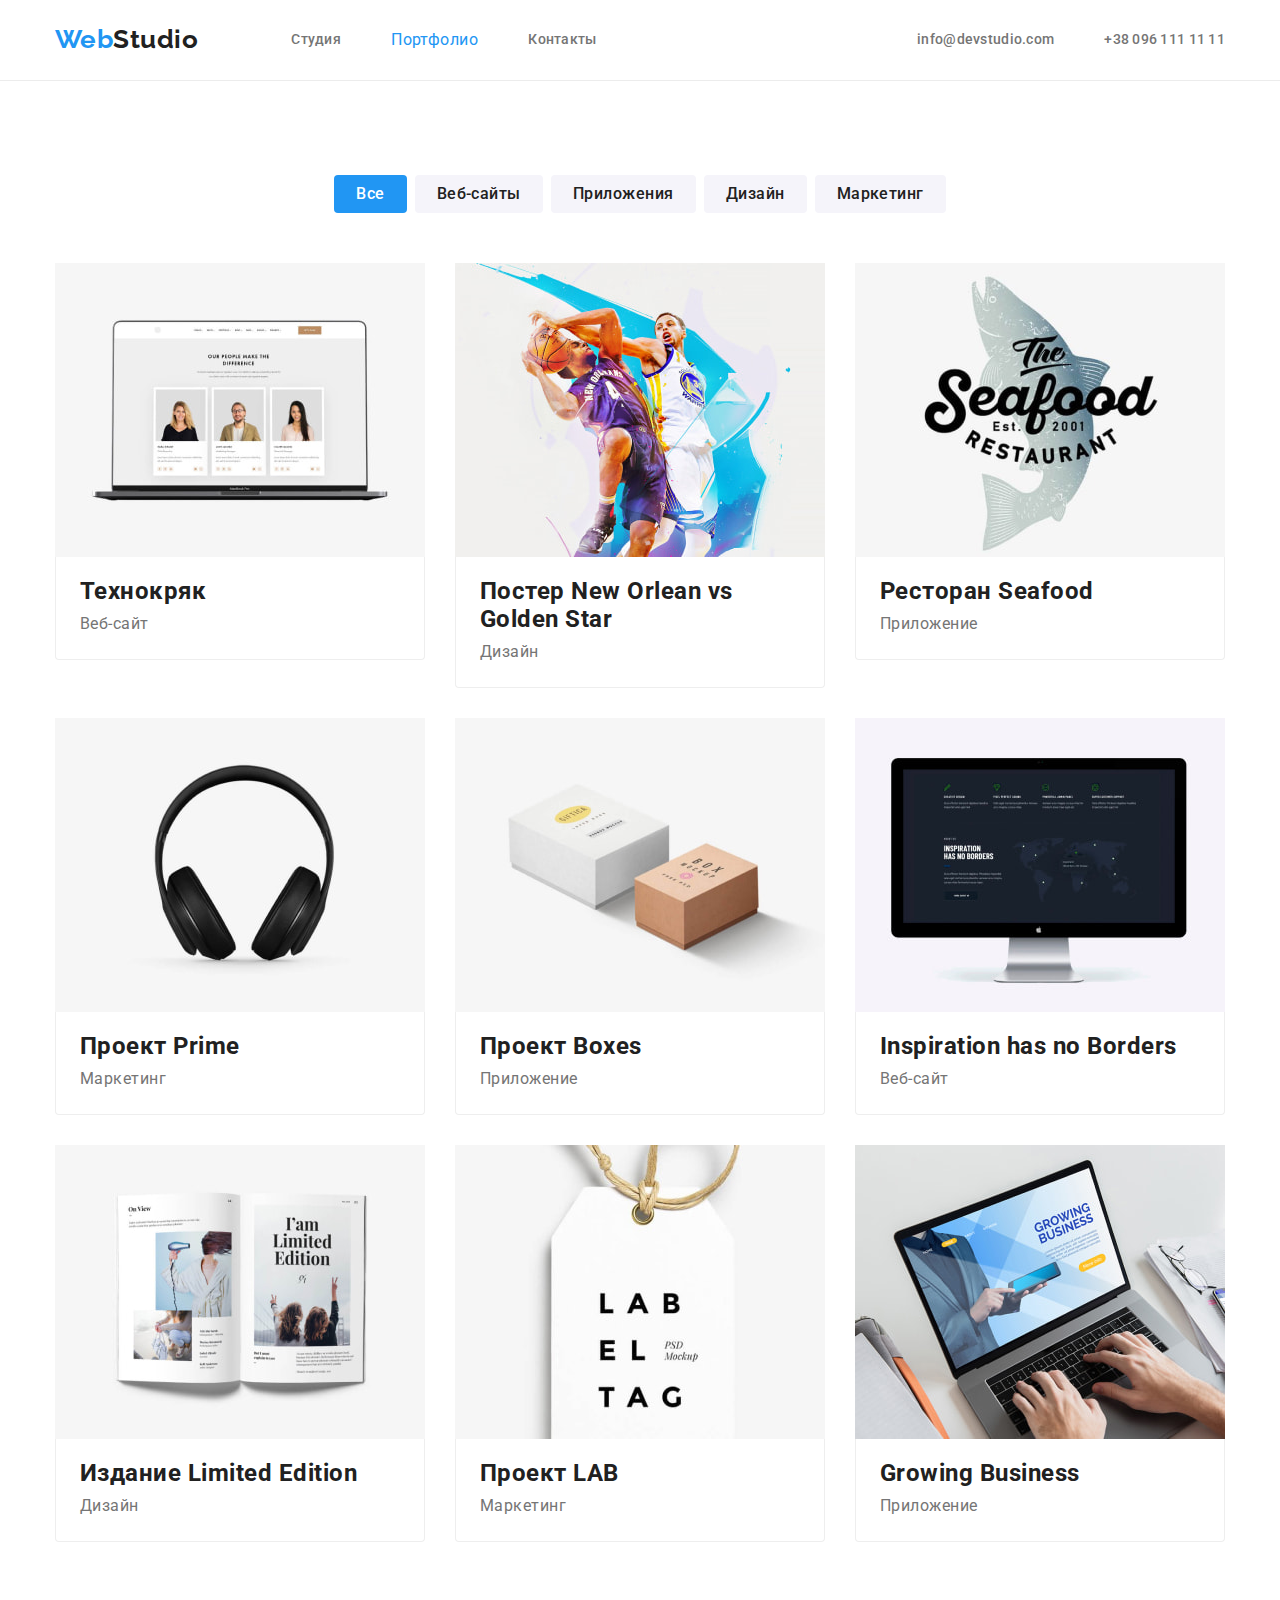
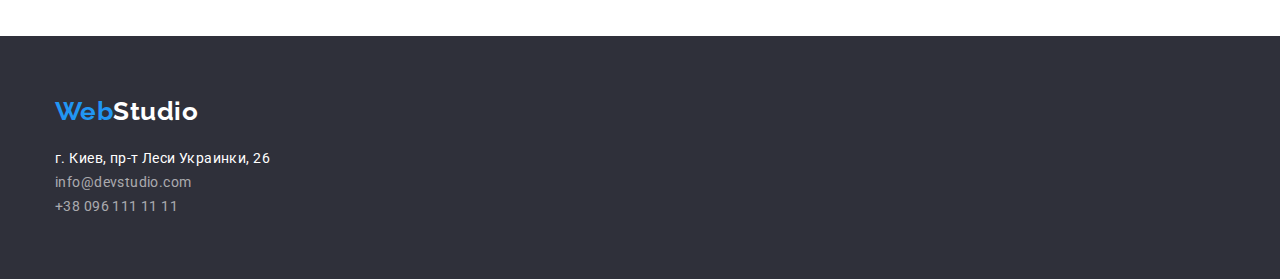
==== portfolio.html @ bef168d3 "Initial commit" ====
<!DOCTYPE html>
<html lang="ru">
  <head>
    <meta charset="UTF-8" />
    <meta http-equiv="X-UA-Compatible" content="IE=edge" />
    <meta name="viewport" content="width=device-width, initial-scale=1.0" />
    <title>Portfolio</title>
    <link rel="preconnect" href="https://fonts.googleapis.com" />
    <link rel="preconnect" href="https://fonts.gstatic.com" crossorigin />
    <link
      href="https://fonts.googleapis.com/css2?family=Raleway:wght@700&family=Roboto:wght@400;500;700;900&display=swap"
      rel="stylesheet"
    />
    <link rel="stylesheet" href="./css/styles.css" />
  </head>
  <body>
    <header class="header">
      <div class="container nav">
        <nav class="navigation">
          <a class="logo-link" lang="en" href="./index.html"
            >Web<span class="logo-accent">Studio</span></a
          >
          <ul class="header-list">
            <li class="header-item">
              <a class="header-studio-link" href="./index.html">Студия</a>
            </li>
            <li class="header-item"><a class="header-portfolio-link-accent" href="#">Портфолио</a></li>
            <li class="header-item"><a class="header-contacts-link" href="#">Контакты</a></li>
          </ul>
        </nav>
        <ul class="header-contacts-list">
          <li class="header-contacts-item">
            <a class="header-mail" href="mailto:info@devstudio.com">info@devstudio.com</a>
          </li>
          <li class="header-contacts-item">
            <a class="header-tel" href="tel:380961111111">+38 096 111 11 11</a>
          </li>
        </ul>
      </div>
    </header>
    <!-- Main content -->
    <main class="portfolio-content">
      <section class="section">
        <div class="container portfolio-сontainer">
          <h1 class="visually-hidden">Портфолио</h1>
          <ul class="portfolio-list-buttons">
            <li class="filter-item">
              <button class="accent-filter-button" type="button">Все</button>
            </li>
            <li class="filter-item">
              <button class="filter-button" type="button">Веб-сайты</button>
            </li>
            <li class="filter-item">
              <button class="filter-button" type="button">Приложения</button>
            </li>
            <li class="filter-item">
              <button class="filter-button" type="button">Дизайн</button>
            </li>
            <li class="filter-item">
              <button class="filter-button" type="button">Маркетинг</button>
            </li>
          </ul>
          <ul class="portfolio">
            <li class="portfolio-item">
              <img
                class="portfolio-item-img"
                src="./images/img/works presentation/img.jpg"
                alt="интернет-магазин"
                width="370"
                height="294"
              />
              <div class="port-title">
                <h2 class="porfolio-title">Технокряк</h2>
                <p class="portfolio-text">Веб-сайт</p>
              </div>
            </li>
            <li class="portfolio-item">
              <img
                class="portfolio-item-img"
                src="./images/img/works presentation/img (1).jpg"
                alt="Постер баскетбольных команд"
                width="370"
                height="294"
              />
              <div class="port-title">
                <h2 class="porfolio-title">Постер New Orlean vs Golden Star</h2>
                <p class="portfolio-text">Дизайн</p>
              </div>
            </li>
            <li class="portfolio-item">
              <img
                class="portfolio-item-img"
                src="./images/img/works presentation/img (2).jpg"
                alt="Ресторан морской кухни"
                width="370"
                height="294"
              />
              <div class="port-title">
                <h2 class="porfolio-title">Ресторан Seafood</h2>
                <p class="portfolio-text">Приложениe</p>
              </div>
            </li>
            <li class="portfolio-item">
              <img
                class="portfolio-item-img"
                src="./images/img/works presentation/img (3).jpg"
                alt="Наушники"
                width="370"
                height="294"
              />
              <div class="port-title">
                <h2 class="porfolio-title">Проект Prime</h2>
                <p class="portfolio-text">Маркетинг</p>
              </div>
            </li>
            <li class="portfolio-item">
              <img
                class="portfolio-item-img"
                src="./images/img/works presentation/img (4).jpg"
                alt="приложение проект boxes"
                width="370"
                height="294"
              />
              <div class="port-title">
                <h2 class="porfolio-title">Проект Boxes</h2>
                <p class="portfolio-text">Приложениe</p>
              </div>
            </li>
            <li class="portfolio-item">
              <img
                class="portfolio-item-img"
                src="./images/img/works presentation/img (5).jpg"
                alt="Веб-сайт"
                width="370"
                height="294"
              />
              <div class="port-title">
                <h2 class="porfolio-title">Inspiration has no Borders</h2>
                <p class="portfolio-text">Веб-сайт</p>
              </div>
            </li>
            <li class="portfolio-item">
              <img
                class="portfolio-item-img"
                src="./images/img/works presentation/img (6).jpg"
                alt="Издание книг"
                width="370"
                height="294"
              />
              <div class="port-title">
                <h2 class="porfolio-title">Издание Limited Edition</h2>
                <p class="portfolio-text">Дизайн</p>
              </div>
            </li>
            <li class="portfolio-item">
              <img
                class="portfolio-item-img"
                src="./images/img/works presentation/img (7).jpg"
                alt="проект лабораторий"
                width="370"
                height="294"
              />
              <div class="port-title">
                <h2 class="porfolio-title">Проект LAB</h2>
                <p class="portfolio-text">Маркетинг</p>
              </div>
            </li>
            <li class="portfolio-item">
              <img
                class="portfolio-item-img"
                src="./images/img/works presentation/img (8).jpg"
                alt="приложение для бизнеса"
                width="370"
                height="294"
              />
              <div class="port-title">
                <h2 class="porfolio-title">Growing Business</h2>
                <p class="portfolio-text">Приложение</p>
              </div>
            </li>
          </ul>
        </div>
      </section>
    </main>
     <footer class="footer">
        <div class="container">
            <div class="footer-contacts">
            <a class="footer-logo-link" lang="en" href="./index.html">Web<span class="logo-color">Studio</span></a>
        <address class="footer-address">
                <ul class="footer-list">
                    <li class="footer-item"><a class="footer-address" href="https://www.google.com.ua/maps/place/%D0%B1%D1%83%D0%BB.+%D0%9B%D0%B5%D1%81%D0%B8+%D0%A3%D0%BA%D1%80%D0%B0%D0%B8%D0%BD%D0%BA%D0%B8,+26,+%D0%9A%D0%B8%D0%B5%D0%B2,+02000/@50.4265336,30.5391,18.04z/data=!4m5!3m4!1s0x40d4cf0e033ecbe9:0x57a4dffefec77da0!8m2!3d50.4265807!4d30.5383858?hl=ru"
                ></a>г. Киев, пр-т Леси Украинки, 26</li>
                    <li class="footer-item"><a class="footer-mail" href="mailto:info@devstudio.com">info@devstudio.com</a></li>
                    <li class="footer-item"><a class="footer-tel" href="tel:380961111111">+38 096 111 11 11</a></li>
                </ul>
            </div>
        </address>
        </div>
    </footer>
  </body>
</html>
---- css/styles.css ----
html {
  box-sizing: border-box;
}
*,
*::before,
*::after {
  box-sizing: inherit;
}

:root {
  --main-text-color: #757575;
  --title-color: #212121;
  --hero-color: #ffffff;
  --accent-color: #2196f3;
  --border-color: #ececec;
  --footer-color: #2f303a;
}

/* Tag's selectors */

img {
  display: block;
  max-width: 100%;
  height: auto;
}
a {
  text-decoration-line: none;
}
ul {
  list-style: none;
  padding-left: 0;
}
h1,
h2,
h3,
p,
ul {
  margin-top: 0;
  margin-bottom: 0;
}

body {
  margin: 0;
  font-family: 'Roboto', sans-serif;
  font-style: normal;
  font-weight: 400;
  color: var(--title-color);
  letter-spacing: 0.03em;
}

/* Main container */

.container {
  width: 1200px;
  padding-left: 15px;
  padding-right: 15px;
  margin-left: auto;
  margin-right: auto;
}

/* Header page */
.header {
  border-bottom: 1px solid #ececec;
}
.navigation,
.logo-link,
.header-list,
.header-contacts-list {
  display: flex;
  align-items: center;
}
.nav {
  display: flex;
}
.header-list .header-item,
.header-contacts-list .header-contacts-item {
  margin-right: 50px;
}
.header-list .header-item:last-child {
  margin-right: 0;
}

.header-contacts-list .header-contacts-item:last-child {
  margin-right: 0;
}

.header-contacts-list {
  margin-left: auto;
}

.logo-link {
  margin-right: 93px;
  padding-top: 24px;
  padding-bottom: 25px;
}
.logo-link,
.footer-logo-link {
  font-family: 'Raleway';
  font-style: normal;
  font-weight: 700;
  font-size: 26px;
  line-height: 1.19;
  color: var(--accent-color);
}
.logo-accent,
.logo-color {
  color: var(--title-color);
}
.header-studio-link,
.header-portfolio-link,
.header-contacts-link,
.header-mail,
.header-tel {
  display: flex;
  padding-top: 32px;
  padding-bottom: 32px;
  font-weight: 500;
  font-size: 14px;
  line-height: 1.14;
  letter-spacing: 0.02em;
  color: var(--main-text-color);
}
/* .header-studio-link {
  margin-right: 50px;
}
.header-portfolio-link {
  margin-right: 50px;
  color: var(--title-color);
}
.header-contacts-link {
  margin-right: 331px;
  color: var(--title-color);
} */

/* .header-list .header-item,
.header-contacts-list .header-contacts-item:last-child {
  margin-right: 0;
} */
.header-list .header-item:last-child {
  margin-left: auto;
}
.header-studio-link:hover,
.header-studio-link:focus {
  color: var(--accent-color);
}
.header-studio-link-accent {
  color: var(--accent-color);
}
.header-portfolio-link:hover {
  color: var(--accent-color);
}
.header-portfolio-link:focus {
  color: var(--accent-color);
}
.header-contacts-link:hover {
  color: var(--accent-color);
}
.header-contacts-link:focus {
  color: var(--accent-color);
}
.header-mail:hover,
.header-mail:focus {
  color: var(--accent-color);
}
.header-tel:hover,
.header-tel:focus {
  color: var(--accent-color);
}
/* Hero section */
.overlay {
  text-align: center;
  padding-top: 200px;
  padding-bottom: 200px;
  background-color: #c4c4c4;
  min-height: 600px;
  max-width: 1600px;
  background-position: center;
  background-size: cover;
  background-repeat: no-repeat;
  margin-right: auto;
  margin-left: auto;
  background-image: linear-gradient(to right, rgba(47, 48, 58, 0.4), rgba(47, 48, 58, 0.4)),
    url(../images/img/overlay/imgoverlay.jpg);
}
.hero-section {
  text-align: center;
  padding-top: 200px;
  padding-bottom: 200px;
  letter-spacing: 0.06em;
  color: var(--hero-color);
  background-color: #2f303a;
}
.hero-title {
  margin-bottom: 30px;
  font-weight: 900;
  font-size: 44px;
  line-height: 1.36;
  text-transform: uppercase;
  color: var(--hero-color);
}
.hero-button {
  border-radius: 4px;
  height: 50px;
  padding: 10px 32px;
  border: 1px solid transparent;
  font-weight: 700;
  font-size: 16px;
  line-height: 1.88;
  cursor: pointer;
  background-color: var(--accent-color);
  color: var(--hero-color);
}

/* Features section */

.section-title-hidden {
  visibility: hidden;
}
.section {
  padding-top: 94px;
  padding-bottom: 94px;
}
.features-list {
  display: flex;
}
.features-title {
  margin-bottom: 10px;
  text-transform: uppercase;
  font-weight: 700;
  font-size: 14px;
  line-height: 1.14;
}
.features-text {
  text-align: left;
  vertical-align: top;
  color: var(--main-text-color);
  font-size: 14px;
  line-height: 1.71;
}
.features-item {
  margin-right: 30px;
  margin-left: auto;
  justify-content: space-between;
}
.features-item:last-child {
  margin-right: 0;
}
/* Section works */
.section-works {
  padding-top: 0;
}
.section-title {
  text-align: center;
  margin-bottom: 50px;
  font-weight: 700;
  font-size: 36px;
  line-height: 1.17;
}
.works-list {
  display: flex;
}
.works-item {
  margin-right: 30px;
}
.works-item:last-child {
  margin-right: 0;
}
/* Team Section */

.section-team {
  background-color: #f5f4fa;
  padding-bottom: 0;
}
.team-list {
  display: flex;
}
.team-member {
  margin-bottom: 10px;
  color: var(--title-color);
  font-weight: 500;
}
.team-member,
.team-job {
  text-align: center;
  font-size: 16px;
  line-height: 1.19;
  color: var(--main-text-color);
}
.team-item {
  margin-right: 30px;
  padding-top: 30px;
  padding-bottom: 30px;
  box-shadow: 0px 1px 3px rgba(0, 0, 0, 0.12), 0px 1px 1px rgba(0, 0, 0, 0.14),
    0px 2px 1px rgba(0, 0, 0, 0.2);
  border-radius: 0px 0px 4px 4px;
  margin-bottom: 94px;
}
.team-item:last-child {
  margin-right: 0;
}

/* Footer studio */

.footer {
  padding-top: 60px;
  padding-bottom: 60px;
  background-color: var(--footer-color);
}
.logo-color {
  color: var(--hero-color);
}
.footer-address {
  font-style: normal;
  margin-top: 20px;
  font-weight: 400;
  font-size: 14px;
  line-height: 1.71;
  letter-spacing: 0.03em;
  color: var(--hero-color);
}
.footer-mail {
  margin-top: 9px;
  font-size: 14px;
  line-height: 1.71;
  letter-spacing: 0.03em;
  color: rgba(255, 255, 255, 0.6);
}
.footer-tel {
  margin-top: 9px;
  font-size: 14px;
  line-height: 1.71;
  letter-spacing: 0.03em;
  color: rgba(255, 255, 255, 0.6);
}

/* PORTFOLIO */

.header-portfolio-link-accent {
  color: var(--accent-color);
}
.visually-hidden {
  position: absolute;
  width: 1px;
  height: 1px;
  margin: -1px;
  border: 0;
  padding: 0;
  clip: rect(0 0 0 0);
  overflow: hidden;
  white-space: nowrap;
  clip-path: inset(50%);
  visibility: hidden;
}
.portfolio-list-buttons {
  display: flex;
  justify-content: center;
}
.filter-item {
  margin-right: 8px;
}
.filter-item:last-child {
  margin-right: 0;
}
.filter-button {
  display: flex;
  justify-content: center;
  align-items: center;
  border-radius: 4px;
  padding: 6px 22px;
  background-color: #f5f4fa;
  border: rgba(0, 0, 0, 0.25);
  font-family: inherit;
  font-weight: 500;
  font-size: 16px;
  line-height: 1.63;
  cursor: pointer;
  letter-spacing: 0.03em;
  color: var(--title-color);
}
.accent-filter-button {
  display: flex;
  align-items: center;
  border-radius: 4px;
  padding: 6px 22px;
  color: var(--hero-color);
  border: rgba(0, 0, 0, 0.25);
  font-family: inherit;
  font-weight: 500;
  font-size: 16px;
  line-height: 1.63;
  cursor: pointer;
  letter-spacing: 0.03em;
  background-color: #2196f3;
}
.filter-button:hover,
.filter-button:focus {
  color: var(--hero color);
  background-color: var(--accent-color);
}
.portfolio-container {
  display: flex;
}

.portfolio {
  margin-top: 50px;
  display: flex;
  flex-wrap: wrap;
}
.portfolio-item {
  width: 370px;
  margin: 0 30px 30px auto;
  background-color: var(--hero-color);
}
.portfolio-item:nth-child(3n) {
  margin-right: 0;
}
.portfolio-item:nth-child(n + 7) {
  margin-bottom: 0;
  margin-left: 0;
}
.port-title {
  padding: 20px 24px;
  border-bottom-left-radius: 4px;
  border-bottom-right-radius: 4px;
  border-left: 1px solid #eeeeee;
  border-right: 1px solid #eeeeee;
  border-bottom: 1px solid #eeeeee;
}
.portfolio-title {
  font-weight: 700;
  font-size: 18px;
  line-height: 2;
  letter-spacing: 0.06em;
  color: var(--title-color);
}
.porfolio-title {
  margin-bottom: 4px;
}
.portfolio-text {
  font-size: 16px;
  line-height: 1.88;
  letter-spacing: 0.03em;
  color: var(--main-text-color);
}
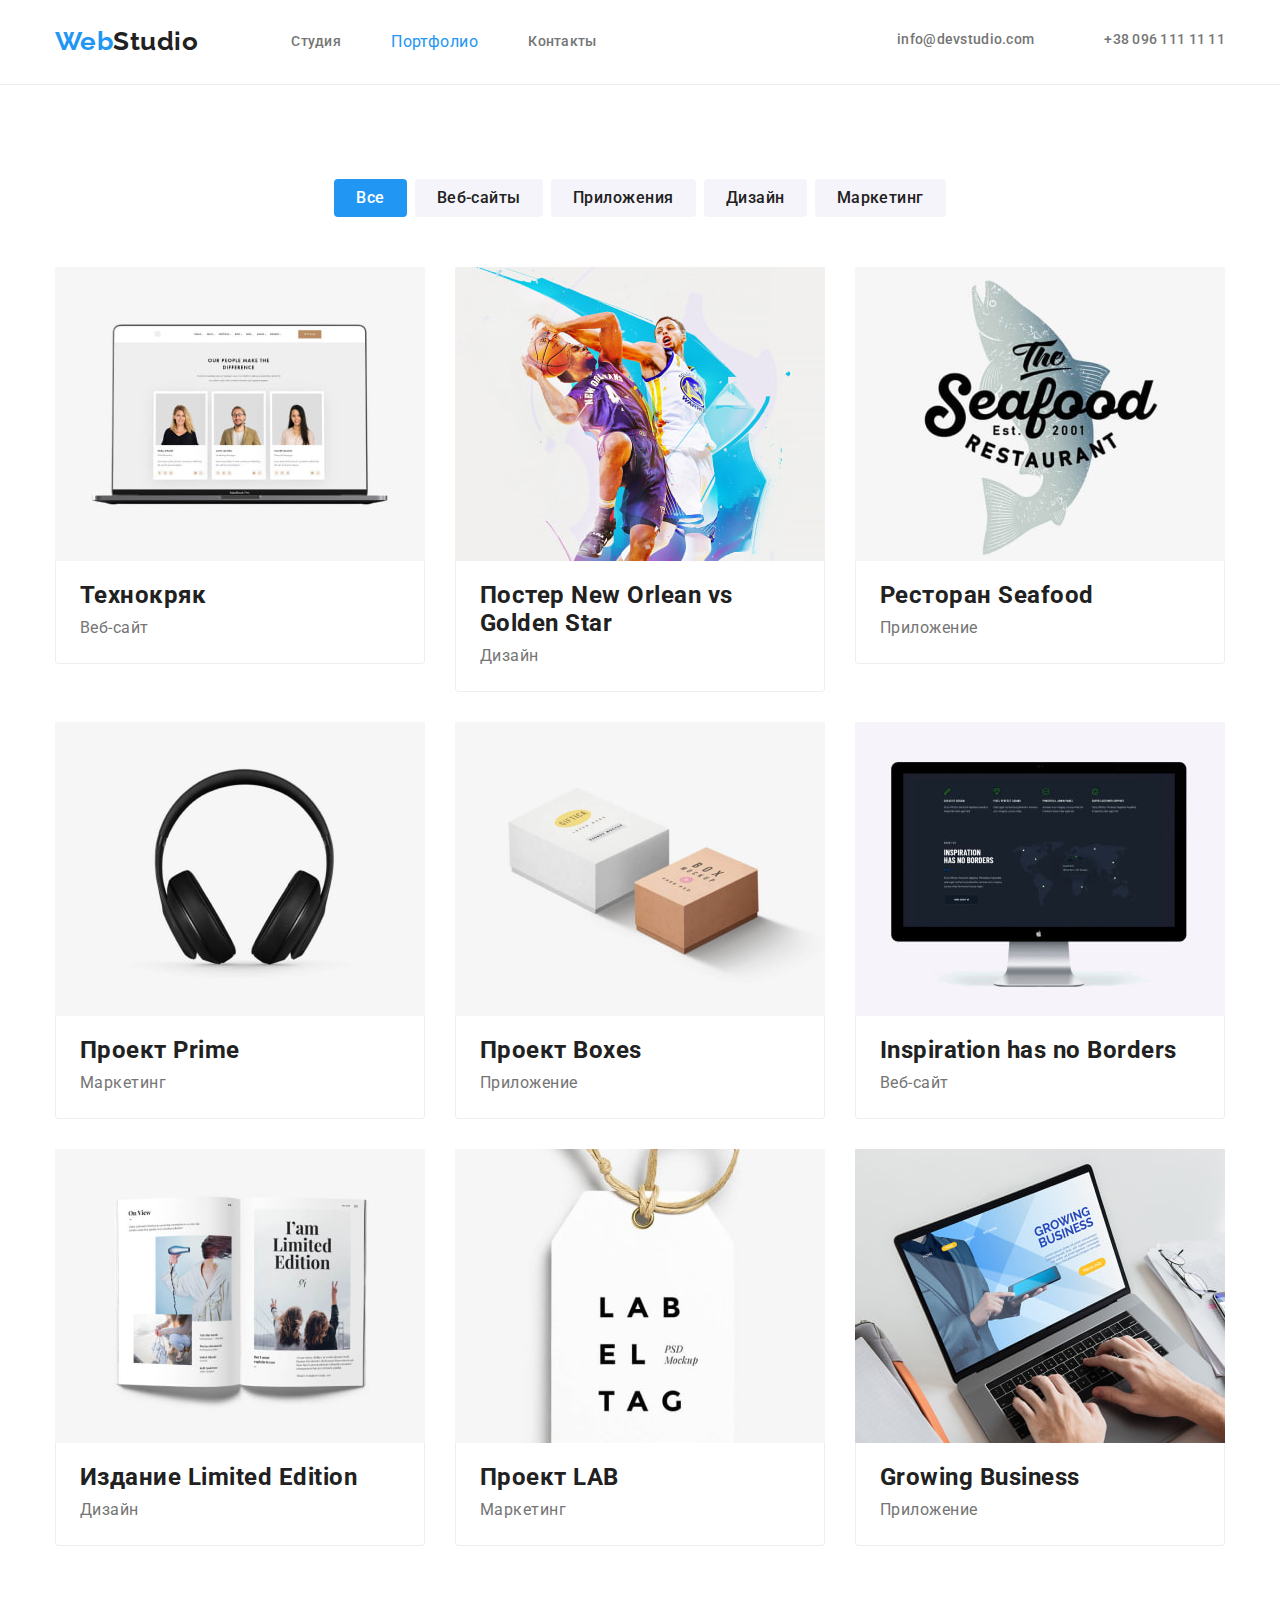
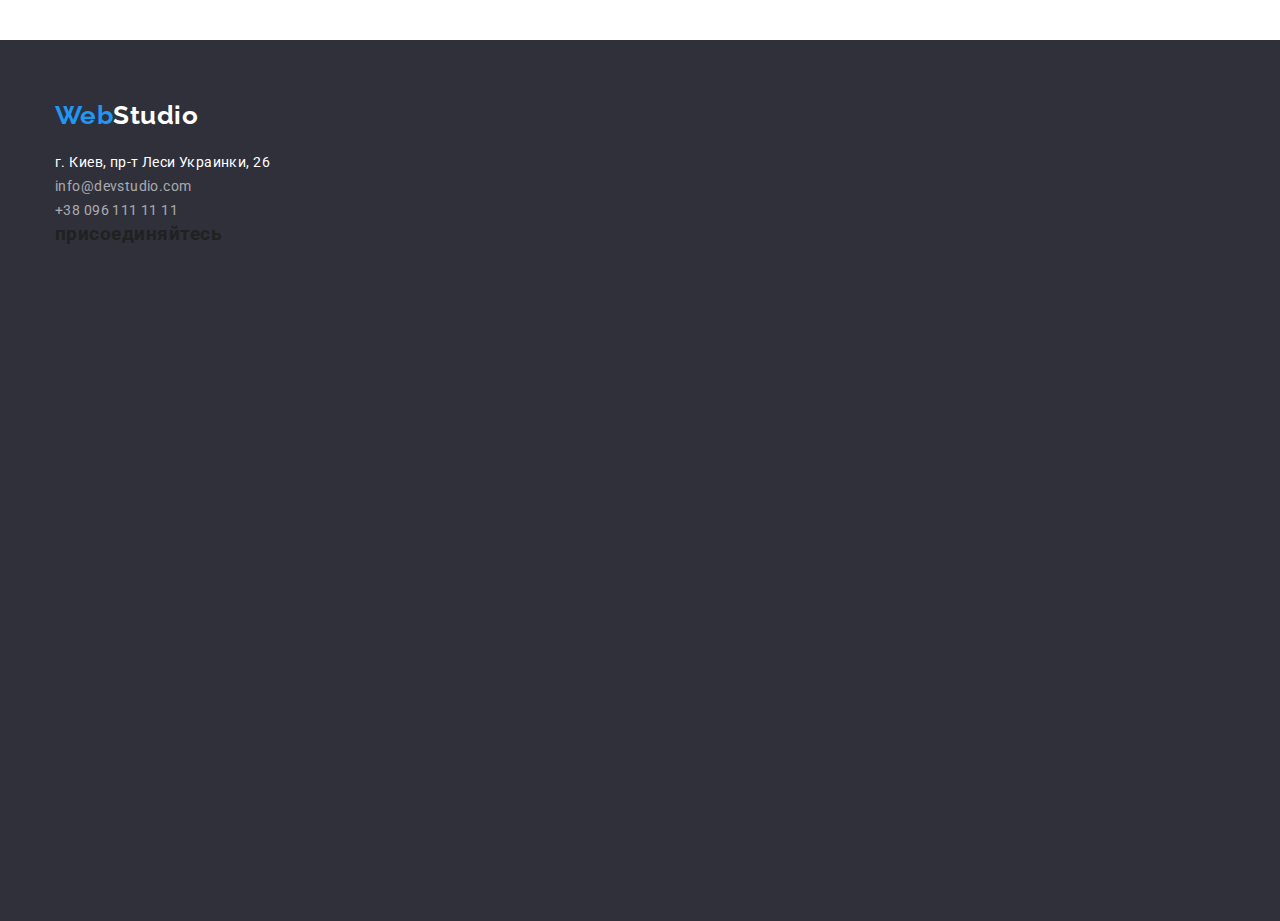
==== commit c6f247e9: "add section permanent clients" ====
--- a/portfolio.html
+++ b/portfolio.html
@@ -30,10 +30,18 @@
         </nav>
         <ul class="header-contacts-list">
           <li class="header-contacts-item">
-            <a class="header-mail" href="mailto:info@devstudio.com">info@devstudio.com</a>
+            <a class="header-mail" href="mailto:info@devstudio.com">
+              <svg class="contacts" width="20" height="20">
+                        <use href="./images/img/icons/sprite.svg#icon-envelope"></use>
+                    </svg>
+              info@devstudio.com</a>
           </li>
           <li class="header-contacts-item">
-            <a class="header-tel" href="tel:380961111111">+38 096 111 11 11</a>
+            <a class="header-tel" href="tel:380961111111">
+              <svg class="contacts tel"
+                width="20" height="20">
+                    <use href="./images/img/icons/sprite.svg#icon-phone"></use>
+                </svg>+38 096 111 11 11</a>
           </li>
         </ul>
       </div>
@@ -183,7 +191,7 @@
       </section>
     </main>
      <footer class="footer">
-        <div class="container">
+        <div class="container footer-container">
             <div class="footer-contacts">
             <a class="footer-logo-link" lang="en" href="./index.html">Web<span class="logo-color">Studio</span></a>
         <address class="footer-address">
@@ -195,6 +203,42 @@
                 </ul>
             </div>
         </address>
+        <div class="foot-social">
+                <h3 class="footer-title">присоединяйтесь</h3>
+                  <ul class="social-list">
+                    <li class="social-item">
+                        <a class="social-link f" href="https://www.instagram.com/" target="_blank" rel="noopener noreferrer" lang="en"
+                        aria-label="Instagram">
+                        <svg class="social-icon f">
+                        <use href="./images/img/icons/icons.svg#icon-instagram"></use>
+                        </svg>
+                        </a>
+                    </li>
+                    <li class="social-item">
+                <a class="social-link f" href="https://twitter.com/" target="_blank" rel="noopener noreferrer" lang="en"
+                    aria-label="Twitter">
+                    <svg class="social-icon f">
+                        <use href="./images/img/icons/icons.svg#icon-twitter"></use>
+                    </svg>
+                </a>
+                    </li>
+                    <li class="social-item">
+                <a class="social-link f" href="https://www.facebook.com/" target="_blank" rel="noopener noreferrer" lang="en"
+                    aria-label="Facebook">
+                    <svg class="social-icon f">
+                        <use href="./images/img/icons/icons.svg#icon-facebook"></use>
+                    </svg></a>
+                    </li>
+                    <li class="social-item">
+                <a class="social-link f" href="https://www.linkedin.com/" target="_blank" rel="noopener noreferrer" lang="en"
+                    aria-label="LinkedIn" > 
+                    <svg class="social-icon f">
+                        <use href="./images/img/icons/icons.svg#icon-linkedin"></use>
+                    </svg>
+                </a>
+                    </li>
+                </ul>
+            </div>
         </div>
     </footer>
   </body>
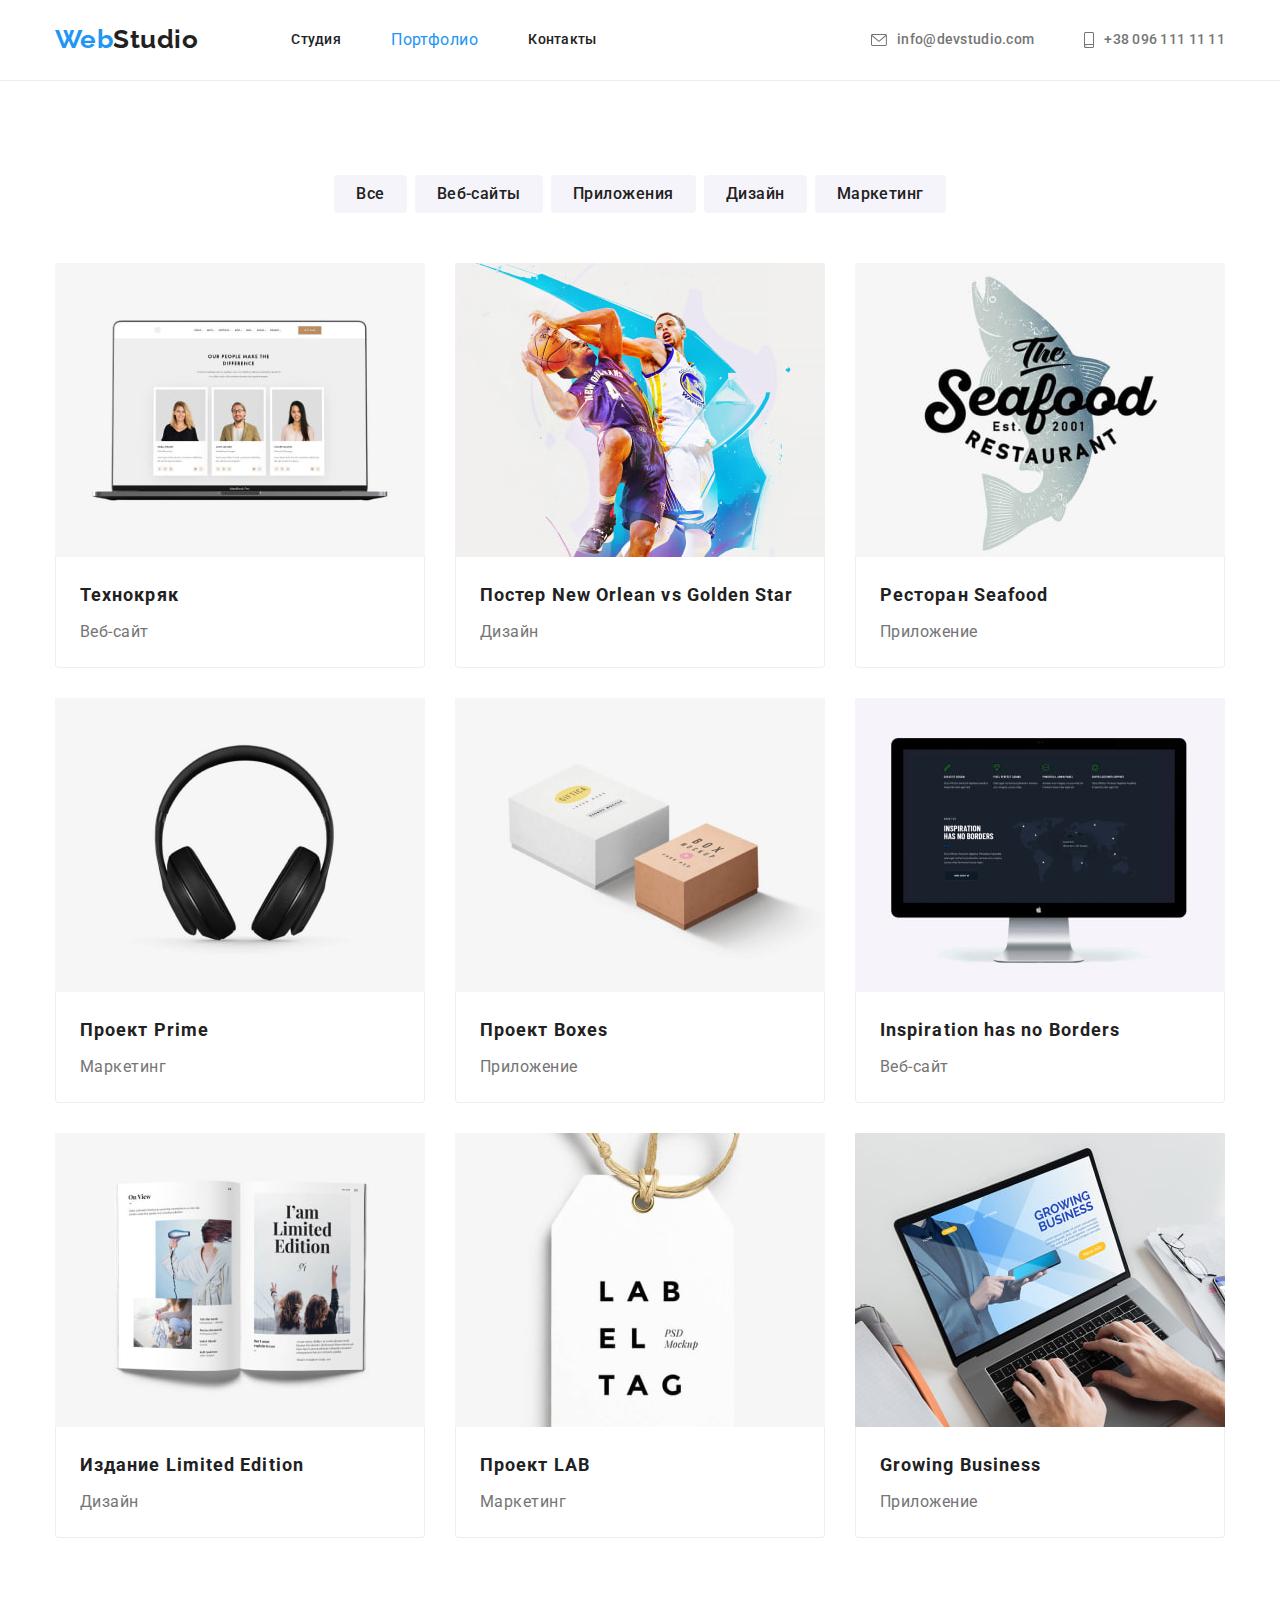
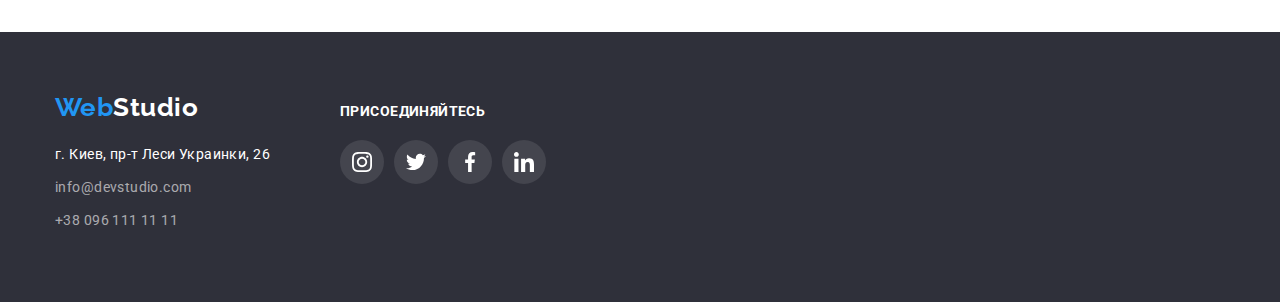
==== commit 3e19a9ca: "add shadows and fix icon's color" ====
--- a/portfolio.html
+++ b/portfolio.html
@@ -32,7 +32,7 @@
           <li class="header-contacts-item">
             <a class="header-mail" href="mailto:info@devstudio.com">
               <svg class="contacts" width="20" height="20">
-                        <use href="./images/img/icons/sprite.svg#icon-envelope"></use>
+                        <use href="./images/img/icons/icons.svg#icon-mail"></use>
                     </svg>
               info@devstudio.com</a>
           </li>
@@ -40,7 +40,7 @@
             <a class="header-tel" href="tel:380961111111">
               <svg class="contacts tel"
                 width="20" height="20">
-                    <use href="./images/img/icons/sprite.svg#icon-phone"></use>
+                    <use href="./images/img/icons/icons.svg#phone"></use>
                 </svg>+38 096 111 11 11</a>
           </li>
         </ul>
@@ -53,7 +53,7 @@
           <h1 class="visually-hidden">Портфолио</h1>
           <ul class="portfolio-list-buttons">
             <li class="filter-item">
-              <button class="accent-filter-button" type="button">Все</button>
+              <button class="filter-button" type="button">Все</button>
             </li>
             <li class="filter-item">
               <button class="filter-button" type="button">Веб-сайты</button>
@@ -70,6 +70,7 @@
           </ul>
           <ul class="portfolio">
             <li class="portfolio-item">
+              <a href="" class="portfolio-link">
               <img
                 class="portfolio-item-img"
                 src="./images/img/works presentation/img.jpg"
@@ -81,8 +82,10 @@
                 <h2 class="porfolio-title">Технокряк</h2>
                 <p class="portfolio-text">Веб-сайт</p>
               </div>
-            </li>
-            <li class="portfolio-item">
+              </a>
+            </li>
+            <li class="portfolio-item">
+              <a href="" class="portfolio-link">
               <img
                 class="portfolio-item-img"
                 src="./images/img/works presentation/img (1).jpg"
@@ -94,8 +97,10 @@
                 <h2 class="porfolio-title">Постер New Orlean vs Golden Star</h2>
                 <p class="portfolio-text">Дизайн</p>
               </div>
-            </li>
-            <li class="portfolio-item">
+              </a>
+            </li>
+            <li class="portfolio-item">
+              <a href="" class="portfolio-link">
               <img
                 class="portfolio-item-img"
                 src="./images/img/works presentation/img (2).jpg"
@@ -107,8 +112,10 @@
                 <h2 class="porfolio-title">Ресторан Seafood</h2>
                 <p class="portfolio-text">Приложениe</p>
               </div>
-            </li>
-            <li class="portfolio-item">
+              </a>
+            </li>
+            <li class="portfolio-item">
+              <a href="" class="portfolio-link">
               <img
                 class="portfolio-item-img"
                 src="./images/img/works presentation/img (3).jpg"
@@ -120,8 +127,10 @@
                 <h2 class="porfolio-title">Проект Prime</h2>
                 <p class="portfolio-text">Маркетинг</p>
               </div>
-            </li>
-            <li class="portfolio-item">
+              </a>
+            </li>
+            <li class="portfolio-item">
+              <a href="" class="portfolio-link">
               <img
                 class="portfolio-item-img"
                 src="./images/img/works presentation/img (4).jpg"
@@ -133,8 +142,10 @@
                 <h2 class="porfolio-title">Проект Boxes</h2>
                 <p class="portfolio-text">Приложениe</p>
               </div>
-            </li>
-            <li class="portfolio-item">
+              </a>
+            </li>
+            <li class="portfolio-item">
+              <a href="" class="portfolio-link">
               <img
                 class="portfolio-item-img"
                 src="./images/img/works presentation/img (5).jpg"
@@ -146,8 +157,10 @@
                 <h2 class="porfolio-title">Inspiration has no Borders</h2>
                 <p class="portfolio-text">Веб-сайт</p>
               </div>
-            </li>
-            <li class="portfolio-item">
+              </a>
+            </li>
+            <li class="portfolio-item">
+              <a href="" class="portfolio-link">
               <img
                 class="portfolio-item-img"
                 src="./images/img/works presentation/img (6).jpg"
@@ -159,8 +172,10 @@
                 <h2 class="porfolio-title">Издание Limited Edition</h2>
                 <p class="portfolio-text">Дизайн</p>
               </div>
-            </li>
-            <li class="portfolio-item">
+              </a>
+            </li>
+            <li class="portfolio-item">
+              <a href="" class="portfolio-link">
               <img
                 class="portfolio-item-img"
                 src="./images/img/works presentation/img (7).jpg"
@@ -172,8 +187,10 @@
                 <h2 class="porfolio-title">Проект LAB</h2>
                 <p class="portfolio-text">Маркетинг</p>
               </div>
-            </li>
-            <li class="portfolio-item">
+              </a>
+            </li>
+            <li class="portfolio-item">
+              <a href="" class="portfolio-link">
               <img
                 class="portfolio-item-img"
                 src="./images/img/works presentation/img (8).jpg"
@@ -185,6 +202,7 @@
                 <h2 class="porfolio-title">Growing Business</h2>
                 <p class="portfolio-text">Приложение</p>
               </div>
+              </a>
             </li>
           </ul>
         </div>
@@ -206,7 +224,7 @@
         <div class="foot-social">
                 <h3 class="footer-title">присоединяйтесь</h3>
                   <ul class="social-list">
-                    <li class="social-item">
+                    <li class="social-item f">
                         <a class="social-link f" href="https://www.instagram.com/" target="_blank" rel="noopener noreferrer" lang="en"
                         aria-label="Instagram">
                         <svg class="social-icon f">
@@ -214,7 +232,7 @@
                         </svg>
                         </a>
                     </li>
-                    <li class="social-item">
+                    <li class="social-item f">
                 <a class="social-link f" href="https://twitter.com/" target="_blank" rel="noopener noreferrer" lang="en"
                     aria-label="Twitter">
                     <svg class="social-icon f">
@@ -222,14 +240,14 @@
                     </svg>
                 </a>
                     </li>
-                    <li class="social-item">
+                    <li class="social-item f">
                 <a class="social-link f" href="https://www.facebook.com/" target="_blank" rel="noopener noreferrer" lang="en"
                     aria-label="Facebook">
                     <svg class="social-icon f">
                         <use href="./images/img/icons/icons.svg#icon-facebook"></use>
                     </svg></a>
                     </li>
-                    <li class="social-item">
+                    <li class="social-item f">
                 <a class="social-link f" href="https://www.linkedin.com/" target="_blank" rel="noopener noreferrer" lang="en"
                     aria-label="LinkedIn" > 
                     <svg class="social-icon f">
--- a/css/styles.css
+++ b/css/styles.css
@@ -111,6 +111,7 @@
 .header-contacts-link,
 .header-mail,
 .header-tel {
+  align-items: center;
   display: flex;
   padding-top: 32px;
   padding-bottom: 32px;
@@ -120,22 +121,27 @@
   letter-spacing: 0.02em;
   color: var(--main-text-color);
 }
-/* .header-studio-link {
-  margin-right: 50px;
-}
+.header-contacts-link,
 .header-portfolio-link {
-  margin-right: 50px;
-  color: var(--title-color);
-}
-.header-contacts-link {
-  margin-right: 331px;
-  color: var(--title-color);
-} */
-
-/* .header-list .header-item,
-.header-contacts-list .header-contacts-item:last-child {
-  margin-right: 0;
-} */
+  color: var(--title-color);
+}
+
+.contacts {
+  width: 16px;
+  height: 12px;
+  margin-right: 10px;
+  fill: currentColor;
+}
+.contacts.tel {
+  width: 10px;
+  height: 16px;
+}
+.contacts:hover {
+  color: var(--accent-color);
+}
+.contacts:focus {
+  color: var(--accent-color);
+}
 .header-list .header-item:last-child {
   margin-left: auto;
 }
@@ -172,7 +178,6 @@
   padding-top: 200px;
   padding-bottom: 200px;
   background-color: #c4c4c4;
-  min-height: 600px;
   max-width: 1600px;
   background-position: center;
   background-size: cover;
@@ -180,7 +185,7 @@
   margin-right: auto;
   margin-left: auto;
   background-image: linear-gradient(to right, rgba(47, 48, 58, 0.4), rgba(47, 48, 58, 0.4)),
-    url(../images/img/overlay/imgoverlay.jpg);
+    url(../images/img/overlay/overlay.jpg);
 }
 .hero-section {
   text-align: center;
@@ -223,7 +228,29 @@
 .features-list {
   display: flex;
 }
+.features-item {
+  flex-basis: calc((100% - 90px) / 4);
+  margin-right: 30px;
+  margin-left: auto;
+}
+.features-item:last-child {
+  margin-right: 0;
+}
+.benefits {
+  display: flex;
+  justify-content: center;
+  align-items: center;
+  height: 120px;
+  background-color: rgba(245, 244, 250, 1);
+  border-radius: 4px;
+}
+.benefits-icon {
+  width: 70px;
+  height: 70px;
+  background-repeat: no-repeat;
+}
 .features-title {
+  margin-top: 30px;
   margin-bottom: 10px;
   text-transform: uppercase;
   font-weight: 700;
@@ -269,34 +296,109 @@
 
 .section-team {
   background-color: #f5f4fa;
-  padding-bottom: 0;
 }
 .team-list {
   display: flex;
 }
 .team-member {
+  font-size: 16px;
+  line-height: 1.19;
+  text-align: center;
   margin-bottom: 10px;
   color: var(--title-color);
   font-weight: 500;
 }
-.team-member,
 .team-job {
+  margin-bottom: 16px;
   text-align: center;
   font-size: 16px;
   line-height: 1.19;
   color: var(--main-text-color);
 }
 .team-item {
+  background-color: var(--hero-color);
   margin-right: 30px;
   padding-top: 30px;
-  padding-bottom: 30px;
   box-shadow: 0px 1px 3px rgba(0, 0, 0, 0.12), 0px 1px 1px rgba(0, 0, 0, 0.14),
     0px 2px 1px rgba(0, 0, 0, 0.2);
   border-radius: 0px 0px 4px 4px;
-  margin-bottom: 94px;
-}
+}
+
 .team-item:last-child {
   margin-right: 0;
+}
+.initials {
+  padding-top: 30px;
+  padding-bottom: 30px;
+}
+
+.social-list {
+  display: flex;
+  justify-content: center;
+  margin-right: 10px;
+}
+.social-list:last-child {
+  margin-right: 0;
+}
+.social-item {
+  width: 44px;
+  height: 44px;
+}
+.social-link {
+  width: 100%;
+  height: 100%;
+  display: flex;
+  justify-content: center;
+  align-items: center;
+  color: #afb1b8;
+}
+.social-icon {
+  width: 20px;
+  height: 20px;
+  background-position: center;
+  fill: currentColor;
+}
+.social-link:hover,
+.social-link:focus,
+.social-link.f:hover,
+.social-link.f:focus {
+  border-radius: 50%;
+  background-color: #2196f3;
+  color: #ffffff;
+}
+
+/* Permanent clients */
+.clients {
+  display: flex;
+}
+.clients-item {
+  width: 170px;
+  height: 92px;
+  margin-right: 30px;
+}
+.clients-item:last-child {
+  margin-right: 0;
+}
+.clients-link {
+  border: 1px solid #afb1b8;
+  border-radius: 3px;
+  background-color: var(--hero-color);
+  width: 100%;
+  height: 100%;
+  align-items: center;
+  justify-content: center;
+  color: #afb1b8;
+  display: flex;
+}
+.clients-icon {
+  width: 106px;
+  height: 60px;
+  fill: currentColor;
+}
+.clients-link:hover,
+.clients-link:focus {
+  color: var(--accent-color);
+  border: 1px solid var(--accent-color);
 }
 
 /* Footer studio */
@@ -309,6 +411,12 @@
 .logo-color {
   color: var(--hero-color);
 }
+.footer-item {
+  margin-bottom: 9px;
+}
+.foooter-item:last-child {
+  margin-bottom: 0;
+}
 .footer-address {
   font-style: normal;
   margin-top: 20px;
@@ -332,11 +440,43 @@
   letter-spacing: 0.03em;
   color: rgba(255, 255, 255, 0.6);
 }
-
+.footer-container {
+  display: flex;
+  justify-content: flex-start;
+  align-items: baseline;
+}
+.footer-title {
+  font-style: normal;
+  font-size: 14px;
+  line-height: 1.14;
+  letter-spacing: 0.03em;
+  text-transform: uppercase;
+  color: var(--hero-color);
+}
+.foot-social {
+  margin-left: 70px;
+}
+.footer-title {
+  margin-bottom: 20px;
+}
+.social-link.f {
+  color: var(--hero-color);
+  background-color: rgba(255, 255, 255, 0.1);
+  border-radius: 50%;
+}
+.social-item.f {
+  margin-right: 10px;
+}
+.social-item.f:last-child {
+  margin-right: 0;
+}
 /* PORTFOLIO */
 
 .header-portfolio-link-accent {
   color: var(--accent-color);
+}
+.header-studio-link {
+  color: var(--title-color);
 }
 .visually-hidden {
   position: absolute;
@@ -351,6 +491,7 @@
   clip-path: inset(50%);
   visibility: hidden;
 }
+/* Portfolio buttons */
 .portfolio-list-buttons {
   display: flex;
   justify-content: center;
@@ -377,25 +518,14 @@
   letter-spacing: 0.03em;
   color: var(--title-color);
 }
-.accent-filter-button {
-  display: flex;
-  align-items: center;
-  border-radius: 4px;
-  padding: 6px 22px;
-  color: var(--hero-color);
-  border: rgba(0, 0, 0, 0.25);
-  font-family: inherit;
-  font-weight: 500;
-  font-size: 16px;
-  line-height: 1.63;
-  cursor: pointer;
-  letter-spacing: 0.03em;
-  background-color: #2196f3;
-}
+
 .filter-button:hover,
 .filter-button:focus {
-  color: var(--hero color);
+  color: var(--hero-color);
   background-color: var(--accent-color);
+  box-shadow: 0px 3px 1px rgba(0, 0, 0, 0.1), 0px 1px 2px rgba(0, 0, 0, 0.08),
+    0px 2px 2px rgba(0, 0, 0, 0.12);
+  border-radius: 4px;
 }
 .portfolio-container {
   display: flex;
@@ -426,14 +556,13 @@
   border-right: 1px solid #eeeeee;
   border-bottom: 1px solid #eeeeee;
 }
-.portfolio-title {
+
+.porfolio-title {
   font-weight: 700;
   font-size: 18px;
   line-height: 2;
   letter-spacing: 0.06em;
   color: var(--title-color);
-}
-.porfolio-title {
   margin-bottom: 4px;
 }
 .portfolio-text {
@@ -442,3 +571,15 @@
   letter-spacing: 0.03em;
   color: var(--main-text-color);
 }
+.portfolio-link:hover,
+.portfolio-link:focus {
+  display: block;
+  box-shadow: 0px 1px 1px rgba(0, 0, 0, 0.12), 0px 4px 4px rgba(0, 0, 0, 0.06),
+    1px 4px 6px rgba(0, 0, 0, 0.16);
+}
+.social-item.f {
+  margin-right: 10px;
+}
+.social-item.f:last-child {
+  margin-right: 0;
+}
